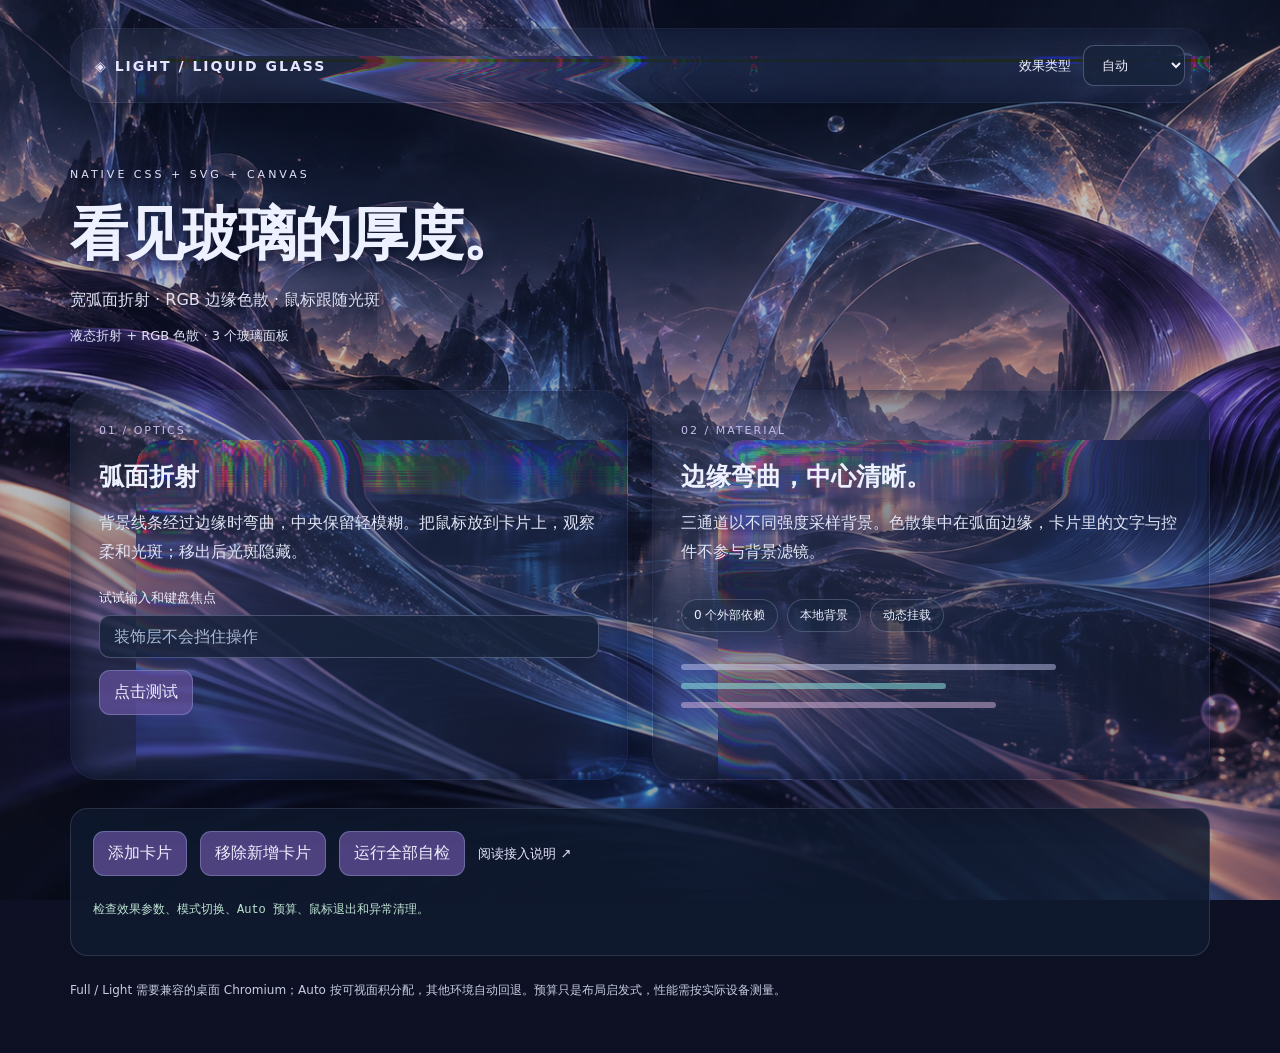
==== demo/index.html @ 89fd3fb2 "Remove fixed edge highlights while preserving pointer glow" ====
<!doctype html>
<html lang="zh-CN">
<head>
  <meta charset="utf-8">
  <meta name="viewport" content="width=device-width, initial-scale=1">
  <title>Light Liquid Glass</title>
  <link rel="stylesheet" href="../glass.css">
  <link rel="stylesheet" href="demo.css">
  <script type="module" src="demo.js"></script>
</head>
<body>
  <main>
    <header class="topbar lg-glass" data-liquid-glass>
      <a class="brand" href="#home">◈ LIGHT / LIQUID GLASS</a>
      <div class="quality-control"><label for="quality">效果类型</label><select id="quality"><option value="auto">自动</option><option value="full">液态折射</option><option value="light">轻量折射</option><option value="frost">毛玻璃</option><option value="solid">纯色</option></select></div>
    </header>
    <section id="home" class="intro">
      <p class="eyebrow">NATIVE CSS + SVG + CANVAS</p>
      <h1>看见玻璃的厚度。</h1>
      <p>宽弧面折射 · RGB 边缘色散 · 鼠标跟随光斑</p>
      <p id="state" role="status" aria-live="polite"></p>
    </section>
    <div id="cards" class="cards">
      <article class="lg-glass card" data-liquid-glass>
        <span class="number">01 / OPTICS</span><h2>弧面折射</h2>
        <p>背景线条经过边缘时弯曲，中央保留轻模糊。把鼠标放到卡片上，观察柔和光斑；移出后光斑隐藏。</p>
        <label for="note">试试输入和键盘焦点</label><input id="note" placeholder="装饰层不会挡住操作">
        <button type="button" id="action">点击测试</button><p id="action-status" role="status"></p>
      </article>
      <article class="lg-glass card" data-liquid-glass>
        <span class="number">02 / MATERIAL</span><h2>边缘弯曲，中心清晰。</h2>
        <p>三通道以不同强度采样背景。色散集中在弧面边缘，卡片里的文字与控件不参与背景滤镜。</p>
        <div class="chips"><span>0 个外部依赖</span><span>本地背景</span><span>动态挂载</span></div>
        <div class="sample-lines" aria-hidden="true"><i></i><i></i><i></i></div>
      </article>
    </div>
    <section class="tools" aria-label="运行检查">
      <button type="button" id="add-card">添加卡片</button>
      <button type="button" id="remove-card">移除新增卡片</button>
      <button type="button" id="checks">运行全部自检</button>
      <a href="README.zh-CN.md">阅读接入说明 ↗</a>
      <pre id="check-results" role="status">检查效果参数、模式切换、Auto 预算、鼠标退出和异常清理。</pre>
    </section>
    <footer>Full / Light 需要兼容的桌面 Chromium；Auto 按可视面积分配，其他环境自动回退。预算只是布局启发式，性能需按实际设备测量。</footer>
  </main>
</body>
</html>
---- glass.css ----
/* Liquid Glass v2：只作用于 .lg-glass，不重置 body、标题、按钮或布局。 */
.lg-glass { --lg-mx: 50%; --lg-my: 20%; position: relative; isolation: isolate; border: 1px solid transparent; border-radius: var(--lg-radius, 28px); background: var(--lg-tint, linear-gradient(135deg, #c2ceff1e, #23315388 65%, #bbc6ff10)); backdrop-filter: blur(var(--lg-frost-blur, 6px)) saturate(125%); -webkit-backdrop-filter: blur(var(--lg-frost-blur, 6px)) saturate(125%); box-shadow: 0 18px 50px #03081635; }
.lg-glass::before { content: ""; position: absolute; inset: 0; border-radius: inherit; pointer-events: none; z-index: -1; opacity: 0; transition: opacity 120ms ease-out; background: radial-gradient(ellipse var(--lg-glow-width, 210px) var(--lg-glow-height, 130px) at var(--lg-mx) var(--lg-my), #f1f5ff52 0%, #d5e7ff2e 30%, #cbdfff0c 58%, transparent 78%); }
.lg-glass[data-pointer-light="true"]::before { opacity: var(--lg-glow-opacity, 1); }
.lg-glass:not([data-lg-mode="solid"]) { box-shadow: inset 7px -7px 18px #02081950, inset -7px 7px 18px #07132d45, 0 16px 44px #02061159; }
.lg-glass[data-lg-mode="solid"] { background: var(--lg-solid, #1b253b); backdrop-filter: none !important; -webkit-backdrop-filter: none !important; }
.lg-glass[data-lg-mode="solid"]::before { display: none; }

@media (prefers-reduced-motion: reduce) { .lg-glass::before { display: none; } }
@media (prefers-reduced-transparency: reduce) {
  .lg-glass { background: var(--lg-solid, #1b253b); backdrop-filter: none !important; -webkit-backdrop-filter: none !important; }
  .lg-glass::before { display: none; }
}
---- demo/demo.css ----
/* 仅供演示；业务项目只需要 glass.css + glass.js。 */
:root { color-scheme: dark; font-family: "Segoe UI", system-ui, sans-serif; color: #edf0ff; background: #101226; }
* { box-sizing: border-box; }
body { margin: 0; min-height: 100vh; padding: 28px; background: linear-gradient(#090e203d, #090e2059), url('background.png') center / cover fixed #101226; }
main { max-width: 1140px; margin: auto; }
.topbar { display: flex; justify-content: space-between; align-items: center; gap: 20px; padding: 16px 24px; flex-wrap: wrap; }
a { color: #e5e5ff; text-decoration: none; }
.brand { font-weight: 700; letter-spacing: 2px; font-size: 14px; }
.brand span { margin-left: 12px; color: #b2c8f1; }
.quality-control { display: flex; align-items: center; gap: 12px; font-size: 13px; }
button, select, input { font: inherit; color: #f0eeff; background: #18243bd9; border: 1px solid #c6d6ff44; border-radius: 11px; padding: 11px 14px; }
select option { background: #19243d; }
button { cursor: pointer; background: #63509bbf; }
button:disabled { opacity: .5; cursor: wait; }
:is(a, button, select, input):focus-visible { outline: 3px solid #95e4f4; outline-offset: 3px; }
.intro { padding: 54px 0 30px; text-shadow: 0 2px 14px #050b20; }
.eyebrow { color: #d7c4ff; font-size: 11px; letter-spacing: 3px; }
h1 { font-size: clamp(32px, 5vw, 58px); letter-spacing: -2px; margin: 15px 0; }
.intro > p { color: #e1e3f5; }
#state { min-height: 20px; font-size: 13px; }
.cards { display: grid; grid-template-columns: repeat(2, minmax(0, 1fr)); gap: 24px; }
.card { padding: 28px; min-width: 0; min-height: 350px; }
.number { color: #c8bef2; letter-spacing: 2px; font-size: 11px; }
h2 { font-size: 25px; margin: 22px 0 14px; }
.card p { line-height: 1.8; color: #e1e6f6; }
.card label { display: block; font-size: 13px; margin: 22px 0 8px; }
.card input { width: 100%; margin-bottom: 12px; }
input::placeholder { color: #a9b9d5; }
#action-status { min-height: 26px; margin: 10px 0 0; }
.chips { display: flex; flex-wrap: wrap; gap: 9px; margin-top: 32px; }
.chips span { border: 1px solid #d6e5ff38; border-radius: 99px; padding: 7px 12px; font-size: 12px; background: #182b435e; }
.sample-lines { margin-top: 32px; }
.sample-lines i { display: block; width: 75%; height: 6px; border-radius: 9px; margin: 13px 0; background: #d2d7ff70; }
.sample-lines i:nth-child(2) { width: 53%; background: #89dfdb90; }
.sample-lines i:nth-child(3) { width: 63%; background: #dcb7de80; }
.tools { margin-top: 28px; padding: 22px; background: #101a30d9; border: 1px solid #d5ddf126; border-radius: 18px; }
.tools button { margin: 0 8px 12px 0; }
.tools a { white-space: nowrap; font-size: 13px; }
pre { white-space: pre-wrap; overflow-wrap: anywhere; line-height: 1.8; color: #bee3d3; font-size: 12px; }
footer { padding: 24px 0; color: #c6cce0; font-size: 12px; line-height: 1.7; }
html[data-demo-quality="solid"] body { background: #101727; }
@media (max-width: 700px) { body { padding: 14px; } .cards { grid-template-columns: 1fr; } .card { padding: 24px; } .intro { padding-top: 36px; } .topbar { padding: 16px 20px; } }
@media (prefers-reduced-transparency: reduce) { body { background: #101727; } }
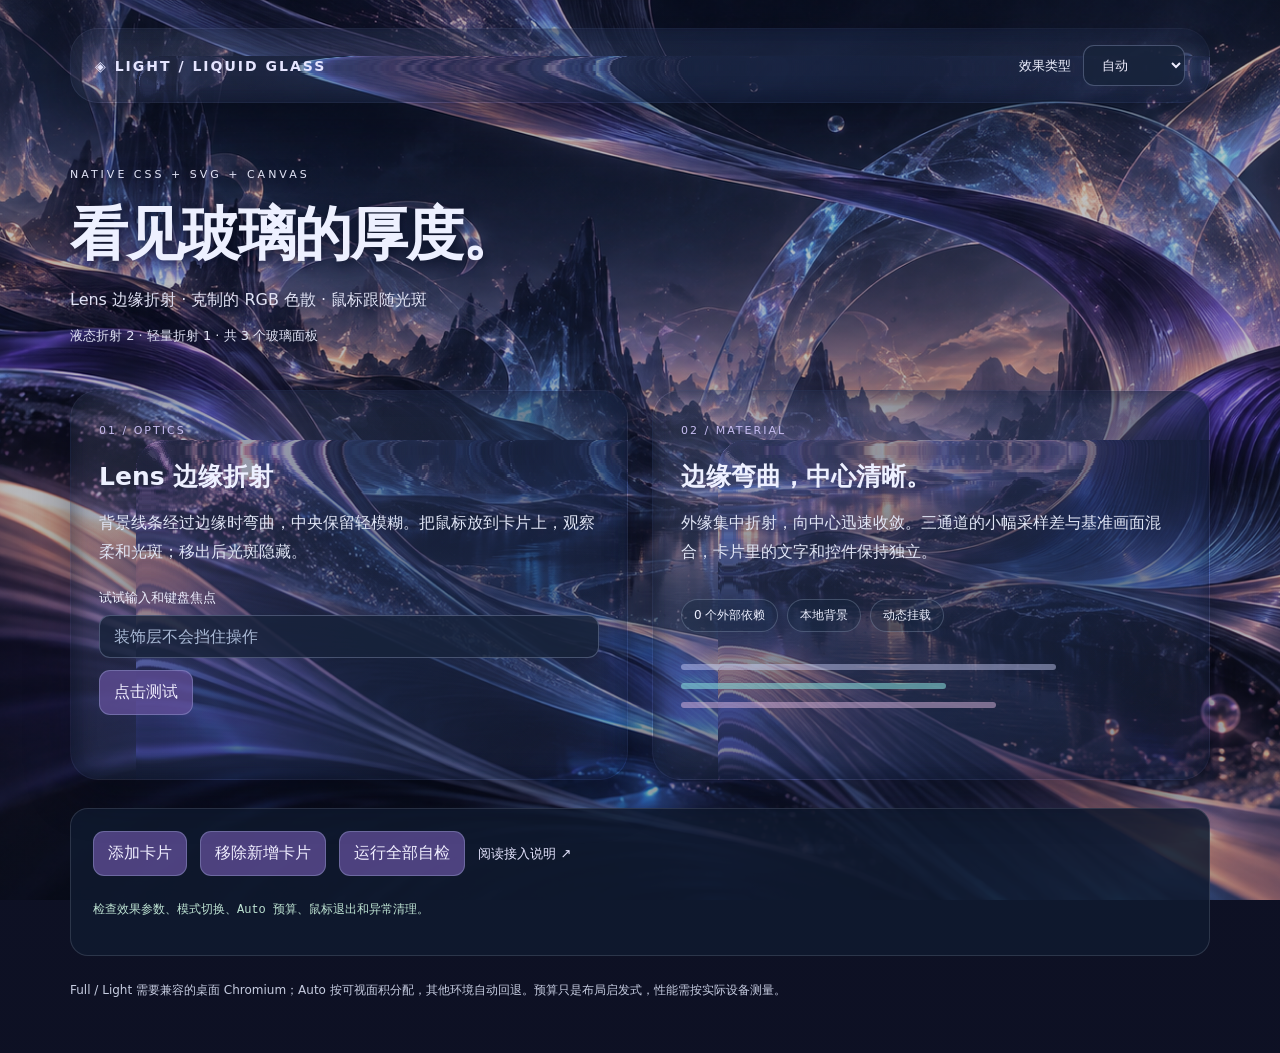
==== commit faeff41d: "Replace broad glass optics with circular Lens model" ====
--- a/demo/index.html
+++ b/demo/index.html
@@ -17,19 +17,19 @@
     <section id="home" class="intro">
       <p class="eyebrow">NATIVE CSS + SVG + CANVAS</p>
       <h1>看见玻璃的厚度。</h1>
-      <p>宽弧面折射 · RGB 边缘色散 · 鼠标跟随光斑</p>
+      <p>Lens 边缘折射 · 克制的 RGB 色散 · 鼠标跟随光斑</p>
       <p id="state" role="status" aria-live="polite"></p>
     </section>
     <div id="cards" class="cards">
       <article class="lg-glass card" data-liquid-glass>
-        <span class="number">01 / OPTICS</span><h2>弧面折射</h2>
+        <span class="number">01 / OPTICS</span><h2>Lens 边缘折射</h2>
         <p>背景线条经过边缘时弯曲，中央保留轻模糊。把鼠标放到卡片上，观察柔和光斑；移出后光斑隐藏。</p>
         <label for="note">试试输入和键盘焦点</label><input id="note" placeholder="装饰层不会挡住操作">
         <button type="button" id="action">点击测试</button><p id="action-status" role="status"></p>
       </article>
       <article class="lg-glass card" data-liquid-glass>
         <span class="number">02 / MATERIAL</span><h2>边缘弯曲，中心清晰。</h2>
-        <p>三通道以不同强度采样背景。色散集中在弧面边缘，卡片里的文字与控件不参与背景滤镜。</p>
+        <p>外缘集中折射，向中心迅速收敛。三通道的小幅采样差与基准画面混合，卡片里的文字和控件保持独立。</p>
         <div class="chips"><span>0 个外部依赖</span><span>本地背景</span><span>动态挂载</span></div>
         <div class="sample-lines" aria-hidden="true"><i></i><i></i><i></i></div>
       </article>
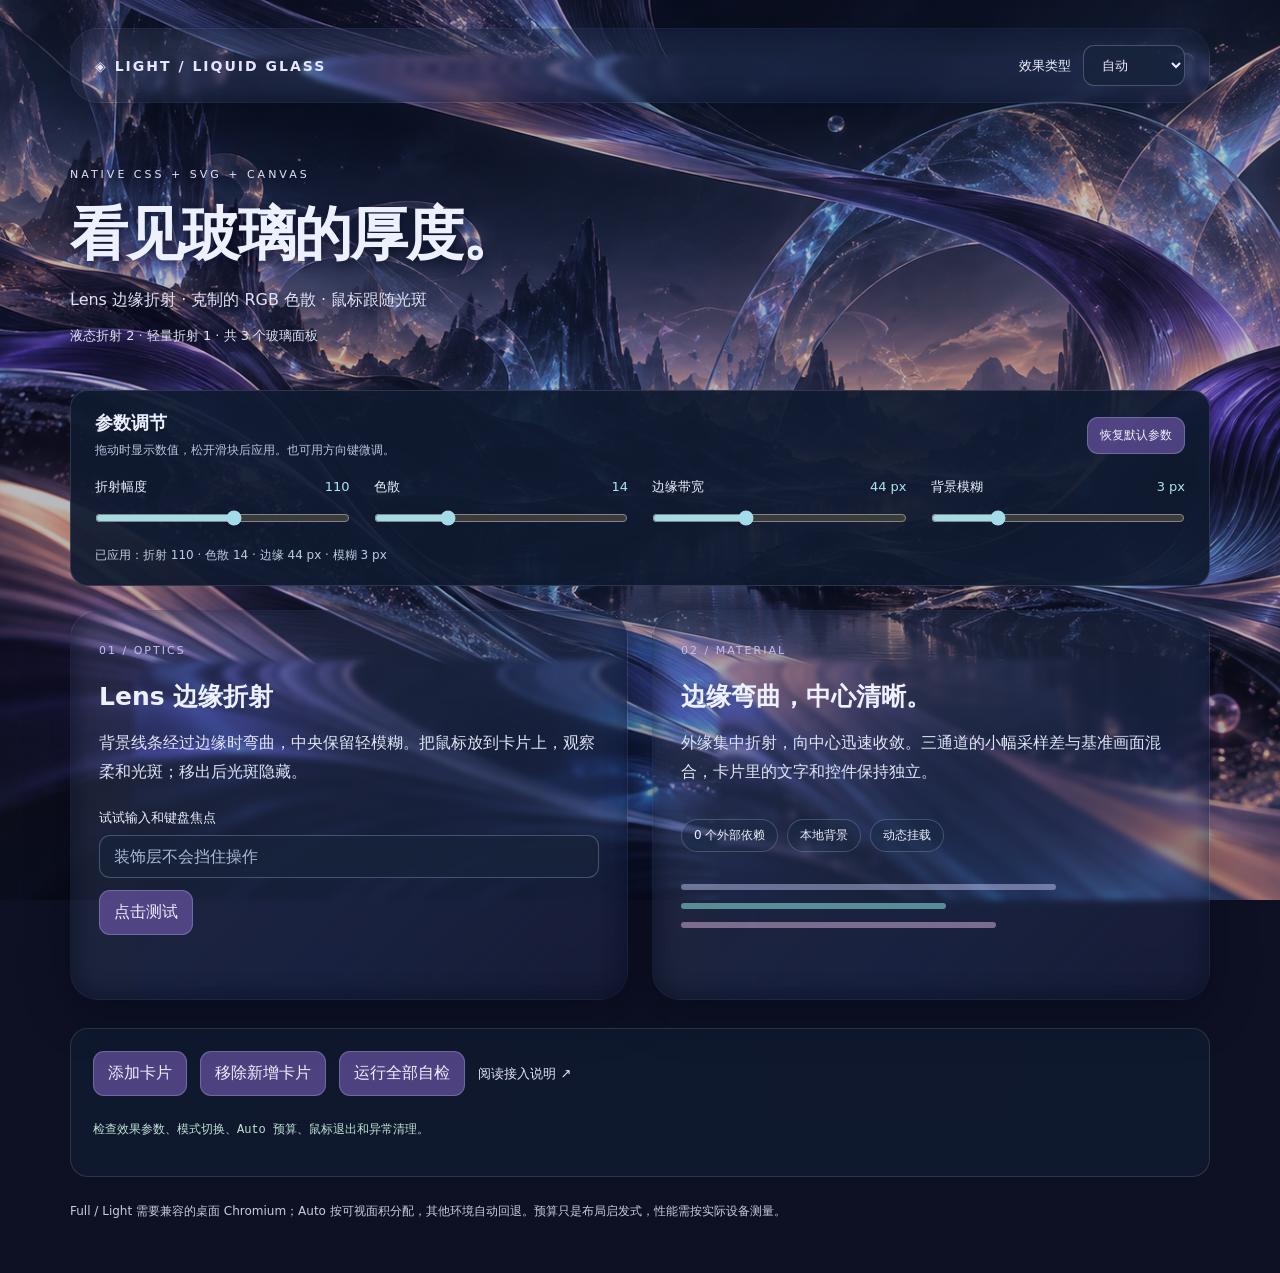
==== commit 21f4e816: "Add release-to-apply optics sliders to demo" ====
--- a/demo/index.html
+++ b/demo/index.html
@@ -19,6 +19,19 @@
       <h1>看见玻璃的厚度。</h1>
       <p>Lens 边缘折射 · 克制的 RGB 色散 · 鼠标跟随光斑</p>
       <p id="state" role="status" aria-live="polite"></p>
+    </section>
+    <section class="parameter-controls" aria-labelledby="parameters-title">
+      <div class="parameter-heading">
+        <div><h2 id="parameters-title">参数调节</h2><p id="parameters-help">拖动时显示数值，松开滑块后应用。也可用方向键微调。</p></div>
+        <button type="button" id="reset-parameters">恢复默认参数</button>
+      </div>
+      <div class="parameter-grid">
+        <div><label for="refraction">折射幅度 <output id="refraction-value" for="refraction">110</output></label><input id="refraction" type="range" min="0" max="200" step="1" value="110" aria-describedby="parameters-help"></div>
+        <div><label for="dispersion">色散 <output id="dispersion-value" for="dispersion">14</output></label><input id="dispersion" type="range" min="0" max="50" step="1" value="14" aria-describedby="parameters-help"></div>
+        <div><label for="edgeWidth">边缘带宽 <output id="edgeWidth-value" for="edgeWidth">44 px</output></label><input id="edgeWidth" type="range" min="1" max="120" step="1" value="44" aria-describedby="parameters-help"></div>
+        <div><label for="blur">背景模糊 <output id="blur-value" for="blur">3 px</output></label><input id="blur" type="range" min="0" max="12" step="0.1" value="3" aria-describedby="parameters-help"></div>
+      </div>
+      <p id="parameter-state" role="status" aria-live="polite"></p>
     </section>
     <div id="cards" class="cards">
       <article class="lg-glass card" data-liquid-glass>
--- a/demo/demo.css
+++ b/demo/demo.css
@@ -18,6 +18,16 @@
 h1 { font-size: clamp(32px, 5vw, 58px); letter-spacing: -2px; margin: 15px 0; }
 .intro > p { color: #e1e3f5; }
 #state { min-height: 20px; font-size: 13px; }
+.parameter-controls { margin-bottom: 24px; padding: 20px 24px; border: 1px solid #d5ddf126; border-radius: 18px; background: #101a30ed; }
+.parameter-heading { display: flex; align-items: center; justify-content: space-between; flex-wrap: wrap; gap: 12px; margin-bottom: 18px; }
+.parameter-heading h2 { font-size: 18px; margin: 0 0 6px; }
+.parameter-heading p { margin: 0; color: #b9c4df; font-size: 12px; line-height: 1.6; }
+.parameter-heading button { font-size: 12px; padding: 9px 12px; }
+.parameter-grid { display: grid; grid-template-columns: repeat(4, minmax(0, 1fr)); gap: 24px; }
+.parameter-grid label { display: flex; justify-content: space-between; align-items: baseline; gap: 10px; font-size: 13px; margin-bottom: 10px; }
+.parameter-grid output { color: #a9e7ed; font-variant-numeric: tabular-nums; white-space: nowrap; }
+.parameter-grid input[type="range"] { width: 100%; height: 24px; margin: 0; padding: 0; border: 0; background: transparent; accent-color: #a3dce8; cursor: pointer; }
+#parameter-state { font-size: 12px; color: #bdcce2; line-height: 1.6; margin: 12px 0 0; }
 .cards { display: grid; grid-template-columns: repeat(2, minmax(0, 1fr)); gap: 24px; }
 .card { padding: 28px; min-width: 0; min-height: 350px; }
 .number { color: #c8bef2; letter-spacing: 2px; font-size: 11px; }
@@ -40,4 +50,5 @@
 footer { padding: 24px 0; color: #c6cce0; font-size: 12px; line-height: 1.7; }
 html[data-demo-quality="solid"] body { background: #101727; }
 @media (max-width: 700px) { body { padding: 14px; } .cards { grid-template-columns: 1fr; } .card { padding: 24px; } .intro { padding-top: 36px; } .topbar { padding: 16px 20px; } }
+@media (max-width: 700px) { .parameter-controls { padding: 20px; } .parameter-grid { grid-template-columns: 1fr 1fr; gap: 18px; } }
 @media (prefers-reduced-transparency: reduce) { body { background: #101727; } }
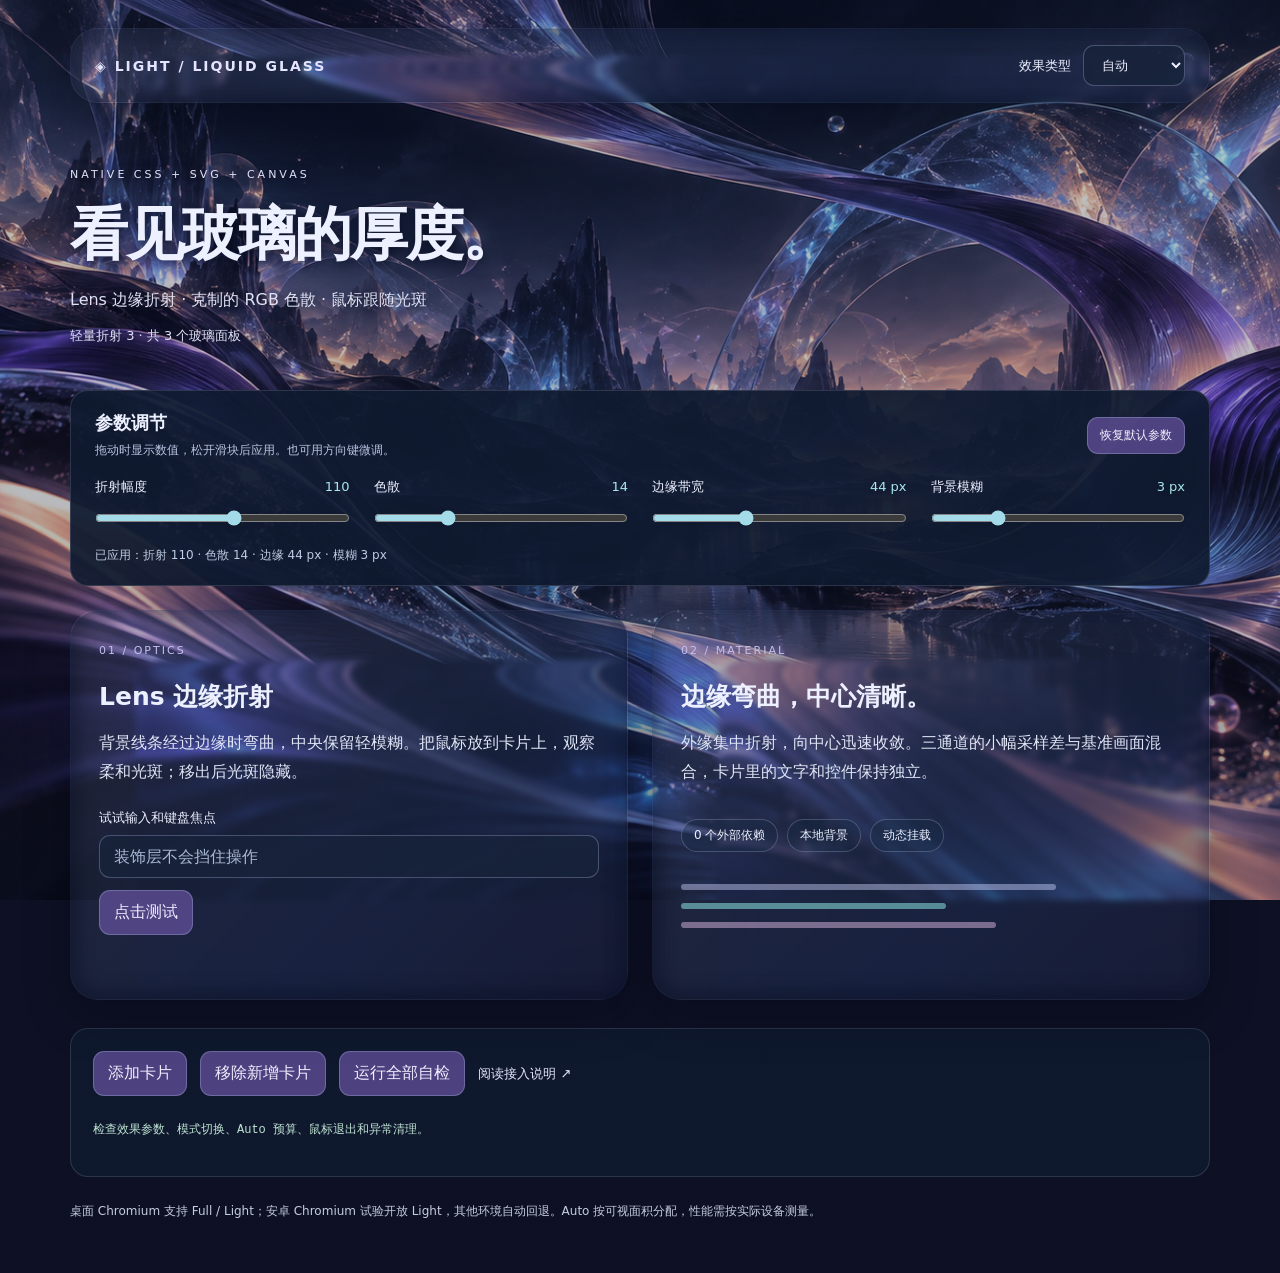
==== commit c665a07e: "feat: trial Light refraction on Android Chromium" ====
--- a/demo/index.html
+++ b/demo/index.html
@@ -54,7 +54,7 @@
       <a href="README.zh-CN.md">阅读接入说明 ↗</a>
       <pre id="check-results" role="status">检查效果参数、模式切换、Auto 预算、鼠标退出和异常清理。</pre>
     </section>
-    <footer>Full / Light 需要兼容的桌面 Chromium；Auto 按可视面积分配，其他环境自动回退。预算只是布局启发式，性能需按实际设备测量。</footer>
+    <footer>桌面 Chromium 支持 Full / Light；安卓 Chromium 试验开放 Light，其他环境自动回退。Auto 按可视面积分配，性能需按实际设备测量。</footer>
   </main>
 </body>
 </html>
--- a/glass.css
+++ b/glass.css
@@ -5,6 +5,8 @@
 .lg-glass:not([data-lg-mode="solid"]) { box-shadow: inset 7px -7px 18px #02081950, inset -7px 7px 18px #07132d45, 0 16px 44px #02061159; }
 .lg-glass[data-lg-mode="solid"] { background: var(--lg-solid, #1b253b); backdrop-filter: none !important; -webkit-backdrop-filter: none !important; }
 .lg-glass[data-lg-mode="solid"]::before { display: none; }
+.lg-glass[data-lg-visible="false"] { backdrop-filter: none !important; -webkit-backdrop-filter: none !important; box-shadow: none; }
+.lg-glass[data-lg-visible="false"]::before { display: none; }
 
 @media (prefers-reduced-motion: reduce) { .lg-glass::before { display: none; } }
 @media (prefers-reduced-transparency: reduce) {
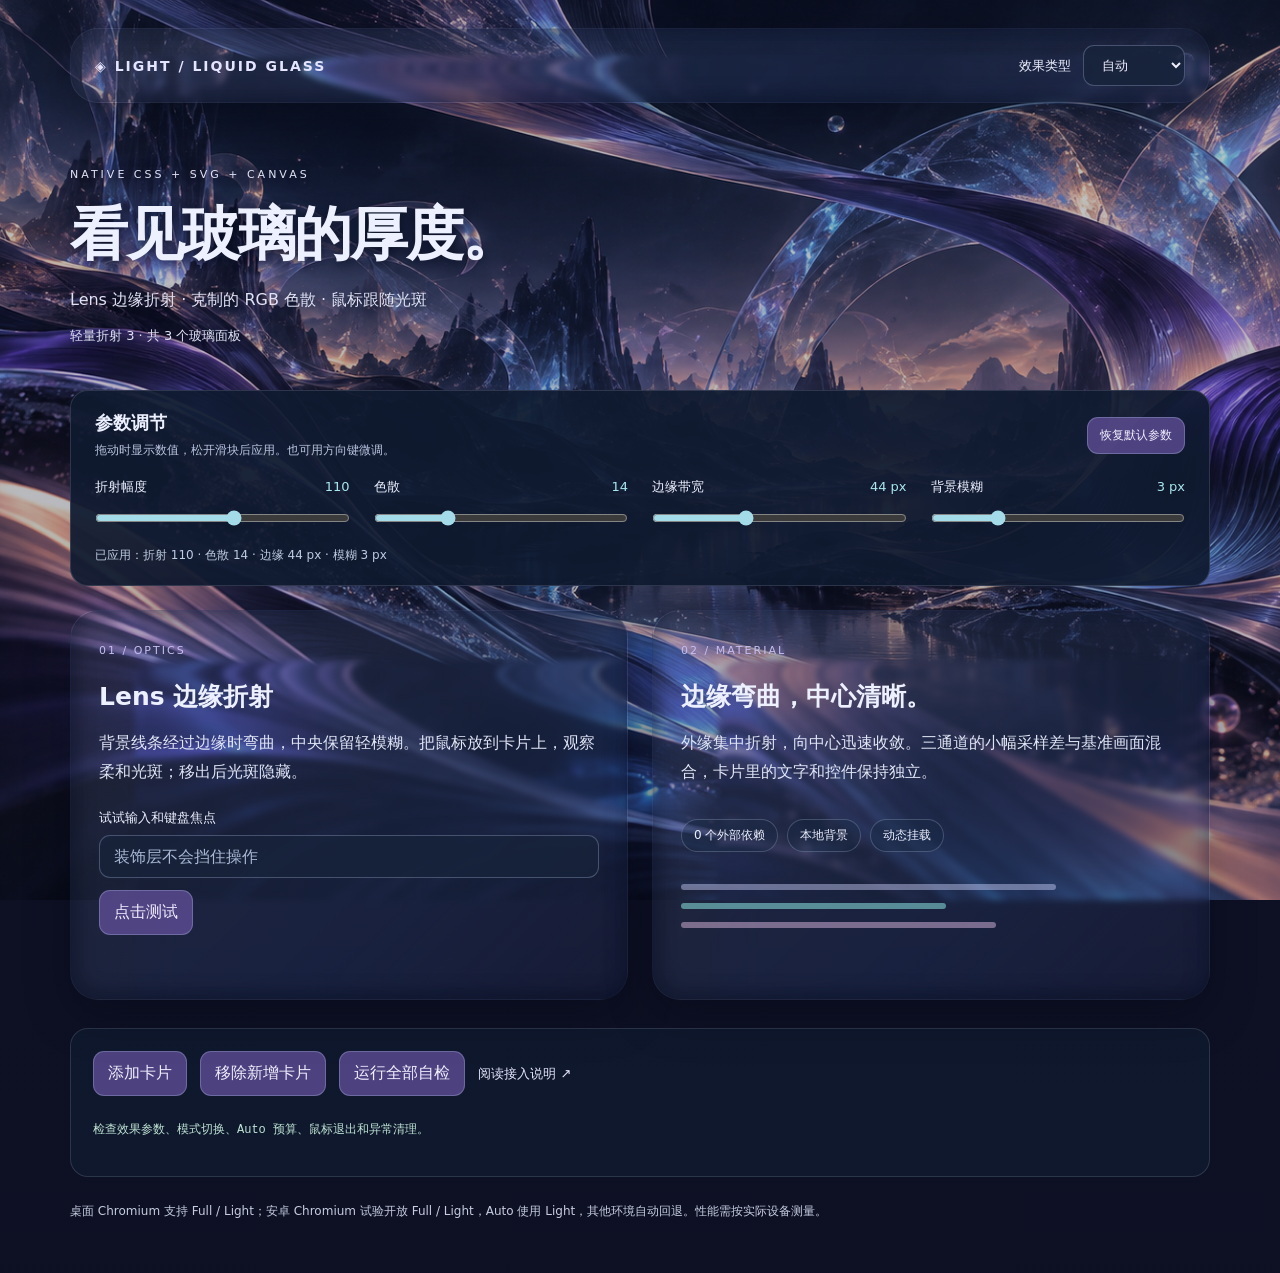
==== commit 8c397e1d: "feat: enable manual Full refraction on Android Chromium" ====
--- a/demo/index.html
+++ b/demo/index.html
@@ -54,7 +54,7 @@
       <a href="README.zh-CN.md">阅读接入说明 ↗</a>
       <pre id="check-results" role="status">检查效果参数、模式切换、Auto 预算、鼠标退出和异常清理。</pre>
     </section>
-    <footer>桌面 Chromium 支持 Full / Light；安卓 Chromium 试验开放 Light，其他环境自动回退。Auto 按可视面积分配，性能需按实际设备测量。</footer>
+    <footer>桌面 Chromium 支持 Full / Light；安卓 Chromium 试验开放 Full / Light，Auto 使用 Light，其他环境自动回退。性能需按实际设备测量。</footer>
   </main>
 </body>
 </html>
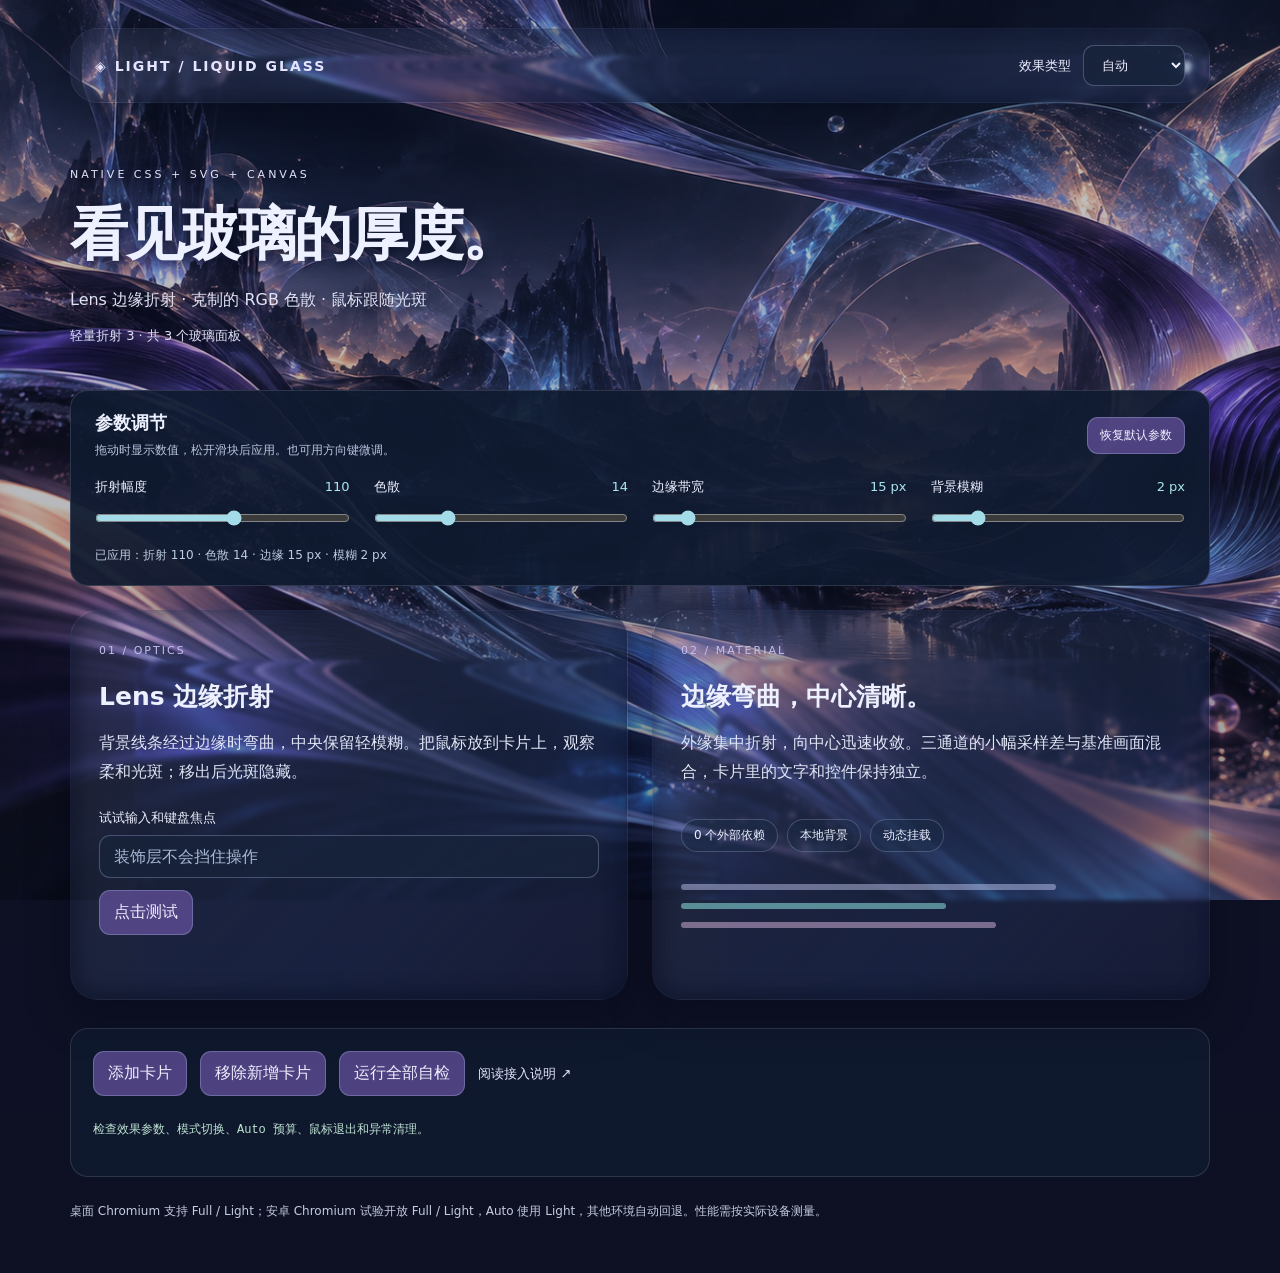
==== commit 516d899b: "style: default to 15px edge band and 2px backdrop blur" ====
--- a/demo/index.html
+++ b/demo/index.html
@@ -28,8 +28,8 @@
       <div class="parameter-grid">
         <div><label for="refraction">折射幅度 <output id="refraction-value" for="refraction">110</output></label><input id="refraction" type="range" min="0" max="200" step="1" value="110" aria-describedby="parameters-help"></div>
         <div><label for="dispersion">色散 <output id="dispersion-value" for="dispersion">14</output></label><input id="dispersion" type="range" min="0" max="50" step="1" value="14" aria-describedby="parameters-help"></div>
-        <div><label for="edgeWidth">边缘带宽 <output id="edgeWidth-value" for="edgeWidth">44 px</output></label><input id="edgeWidth" type="range" min="1" max="120" step="1" value="44" aria-describedby="parameters-help"></div>
-        <div><label for="blur">背景模糊 <output id="blur-value" for="blur">3 px</output></label><input id="blur" type="range" min="0" max="12" step="0.1" value="3" aria-describedby="parameters-help"></div>
+        <div><label for="edgeWidth">边缘带宽 <output id="edgeWidth-value" for="edgeWidth">15 px</output></label><input id="edgeWidth" type="range" min="1" max="120" step="1" value="15" aria-describedby="parameters-help"></div>
+        <div><label for="blur">背景模糊 <output id="blur-value" for="blur">2 px</output></label><input id="blur" type="range" min="0" max="12" step="0.1" value="2" aria-describedby="parameters-help"></div>
       </div>
       <p id="parameter-state" role="status" aria-live="polite"></p>
     </section>
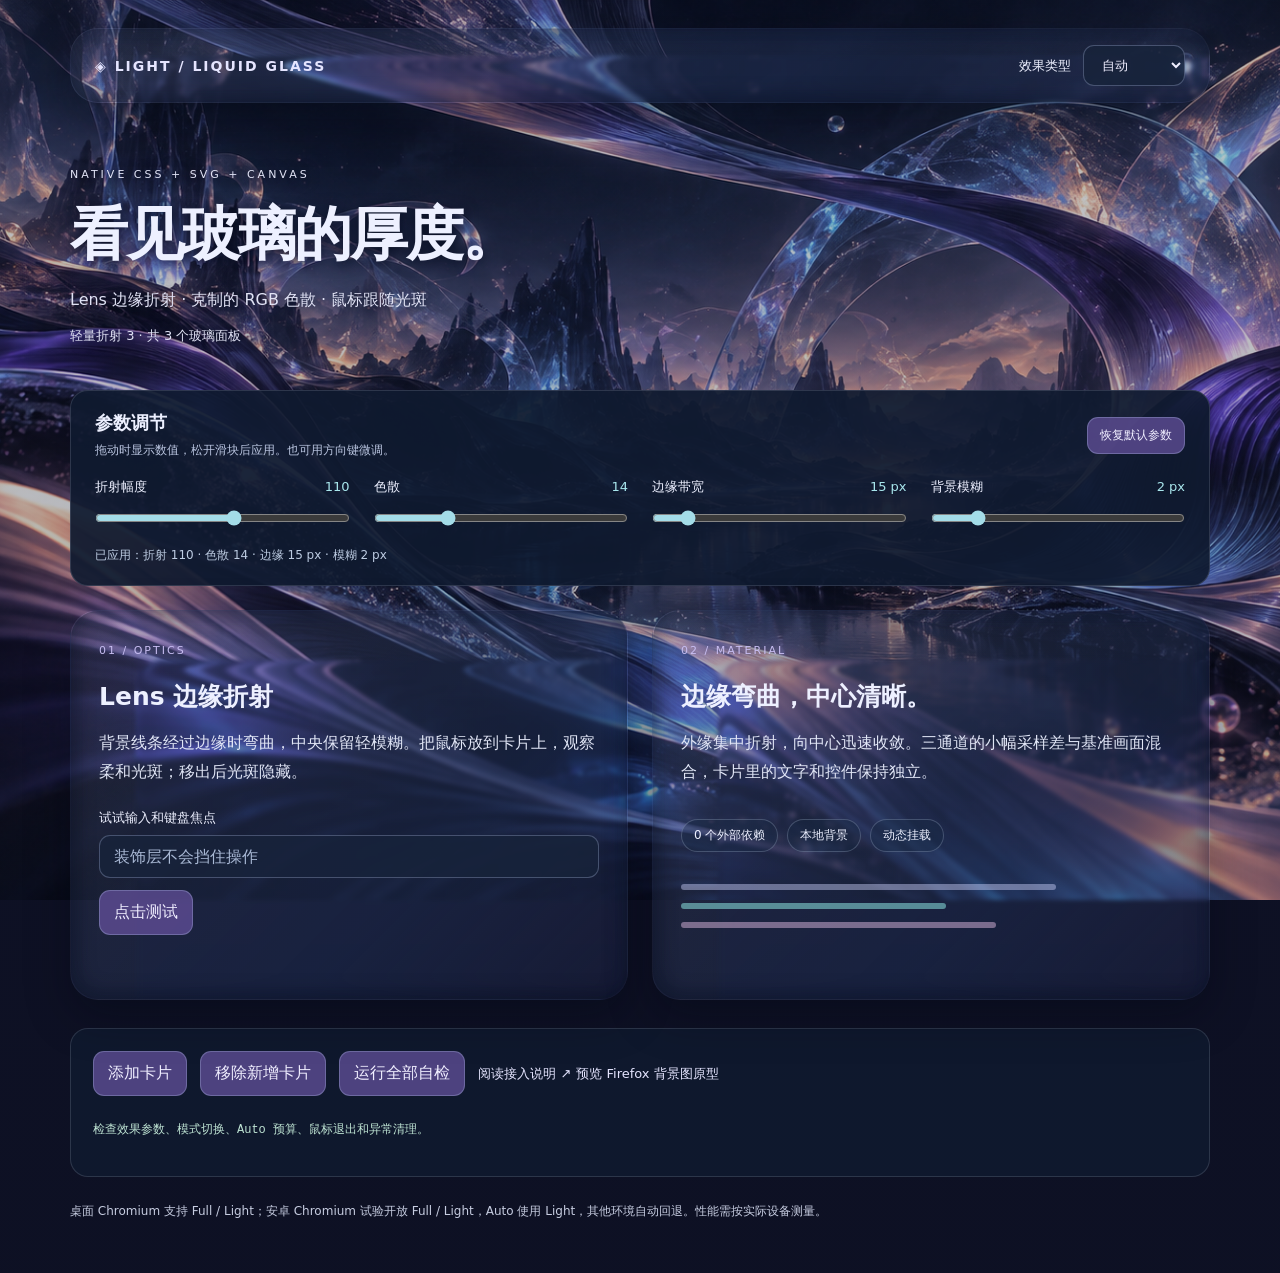
==== commit 4c467388: "feat: prototype image-backed SVG refraction for Firefox" ====
--- a/demo/index.html
+++ b/demo/index.html
@@ -19,6 +19,7 @@
       <h1>看见玻璃的厚度。</h1>
       <p>Lens 边缘折射 · 克制的 RGB 色散 · 鼠标跟随光斑</p>
       <p id="state" role="status" aria-live="polite"></p>
+      <p id="renderer-state" hidden></p>
     </section>
     <section class="parameter-controls" aria-labelledby="parameters-title">
       <div class="parameter-heading">
@@ -52,6 +53,7 @@
       <button type="button" id="remove-card">移除新增卡片</button>
       <button type="button" id="checks">运行全部自检</button>
       <a href="README.zh-CN.md">阅读接入说明 ↗</a>
+      <a id="renderer-toggle" href="?renderer=background">预览 Firefox 背景图原型</a>
       <pre id="check-results" role="status">检查效果参数、模式切换、Auto 预算、鼠标退出和异常清理。</pre>
     </section>
     <footer>桌面 Chromium 支持 Full / Light；安卓 Chromium 试验开放 Full / Light，Auto 使用 Light，其他环境自动回退。性能需按实际设备测量。</footer>
--- a/glass.css
+++ b/glass.css
@@ -9,6 +9,10 @@
 .lg-glass[data-lg-visible="false"]::before { display: none; }
 
 @media (prefers-reduced-motion: reduce) { .lg-glass::before { display: none; } }
+/* 显式背景图原型：只过滤装饰图层，文字、输入和鼠标光斑独立。 */
+.lg-glass > [data-lg-background] { position: absolute; display: block; border-radius: inherit; overflow: hidden; pointer-events: none; z-index: -2; }
+.lg-glass > [data-lg-background] > svg { display: block; overflow: visible; filter: blur(var(--lg-center-blur, 2px)) saturate(120%); }
+.lg-glass > [data-lg-background]::after { content: ""; position: absolute; inset: 0; background: var(--lg-tint, linear-gradient(135deg, #c2ceff1e, #23315388 65%, #bbc6ff10)); }
 @media (prefers-reduced-transparency: reduce) {
   .lg-glass { background: var(--lg-solid, #1b253b); backdrop-filter: none !important; -webkit-backdrop-filter: none !important; }
   .lg-glass::before { display: none; }
--- a/demo/demo.css
+++ b/demo/demo.css
@@ -2,6 +2,8 @@
 :root { color-scheme: dark; font-family: "Segoe UI", system-ui, sans-serif; color: #edf0ff; background: #101226; }
 * { box-sizing: border-box; }
 body { margin: 0; min-height: 100vh; padding: 28px; background: linear-gradient(#090e203d, #090e2059), url('background.png') center / cover fixed #101226; }
+html[data-demo-renderer="background-image"] body { background: linear-gradient(#090e203d, #090e2059) center / 100% 100% fixed no-repeat, url('background.png') center / cover fixed no-repeat #101226; }
+#renderer-state { max-width: 720px; margin: 12px auto; font-size: 13px; color: #bec9e5; }
 main { max-width: 1140px; margin: auto; }
 .topbar { display: flex; justify-content: space-between; align-items: center; gap: 20px; padding: 16px 24px; flex-wrap: wrap; }
 a { color: #e5e5ff; text-decoration: none; }
